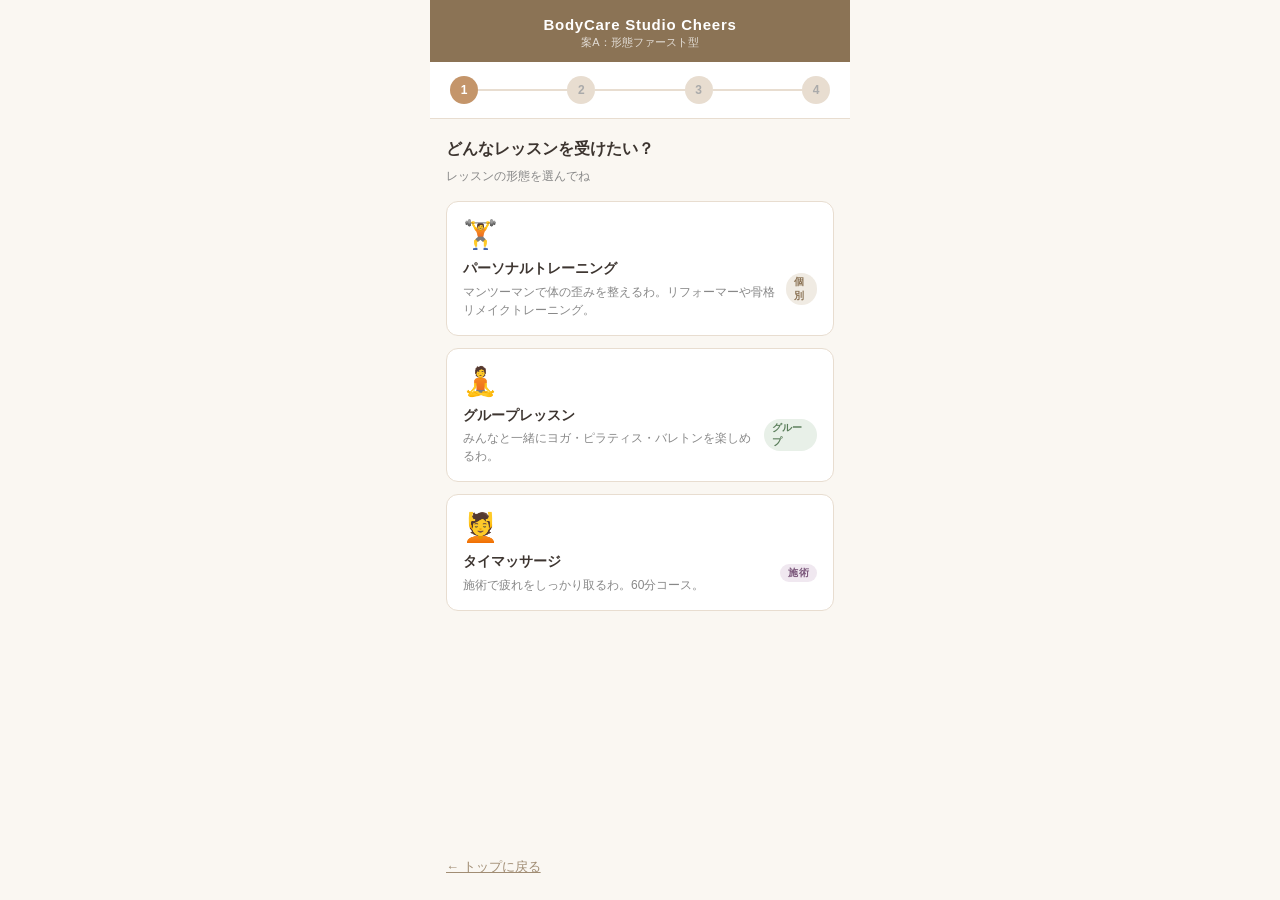
==== plan-a.html @ 17df6237 "feat: 予約フロー UI プロトタイプ 3案を初期実装 案A（形態ファースト）・案B（目的ファースト）・案C（単発/継続ファースト）の 3種類の画面遷移デモを純 HTML+CSS+JS で実装。 " ====
<!DOCTYPE html>
<html lang="ja">
<head>
<meta charset="UTF-8">
<meta name="viewport" content="width=device-width, initial-scale=1.0">
<title>案A：形態ファースト | Cheers 予約</title>
<link rel="stylesheet" href="style.css">
</head>
<body>
<div class="app">
  <!-- Header -->
  <div class="header">
    <h1>BodyCare Studio Cheers</h1>
    <div class="subtitle">案A：形態ファースト型</div>
  </div>

  <!-- Step Indicator -->
  <div class="step-indicator" id="stepBar">
    <div class="step-dot active" id="sd1">1</div>
    <div class="step-line" id="sl1"></div>
    <div class="step-dot" id="sd2">2</div>
    <div class="step-line" id="sl2"></div>
    <div class="step-dot" id="sd3">3</div>
    <div class="step-line" id="sl3"></div>
    <div class="step-dot" id="sd4">4</div>
  </div>

  <!-- ① 形態選択 -->
  <div class="screen active" id="s1">
    <p class="screen-title">どんなレッスンを受けたい？</p>
    <p class="screen-sub">レッスンの形態を選んでね</p>

    <div class="card" onclick="selectType('personal')">
      <span class="card-icon">🏋️</span>
      <div class="card-row">
        <div>
          <div class="card-title">パーソナルトレーニング</div>
          <div class="card-desc">マンツーマンで体の歪みを整えるわ。リフォーマーや骨格リメイクトレーニング。</div>
        </div>
        <span class="tag tag-personal">個別</span>
      </div>
    </div>

    <div class="card" onclick="selectType('group')">
      <span class="card-icon">🧘</span>
      <div class="card-row">
        <div>
          <div class="card-title">グループレッスン</div>
          <div class="card-desc">みんなと一緒にヨガ・ピラティス・バレトンを楽しめるわ。</div>
        </div>
        <span class="tag tag-group">グループ</span>
      </div>
    </div>

    <div class="card" onclick="selectType('massage')">
      <span class="card-icon">💆</span>
      <div class="card-row">
        <div>
          <div class="card-title">タイマッサージ</div>
          <div class="card-desc">施術で疲れをしっかり取るわ。60分コース。</div>
        </div>
        <span class="tag tag-massage">施術</span>
      </div>
    </div>

    <div class="spacer"></div>
    <a href="index.html" class="btn-back">← トップに戻る</a>
  </div>

  <!-- ② メニュー選択（パーソナル） -->
  <div class="screen" id="s2-personal">
    <button class="btn-back" onclick="goTo('s1', 1)">← 戻る</button>
    <p class="screen-title">メニューを選んでね</p>
    <p class="screen-sub">パーソナルトレーニング</p>

    <div class="card" onclick="selectMenu('premium', 'パーソナルプレミアム90分', '9,000円', '8,000円〜')">
      <div class="card-row">
        <div>
          <div class="card-title">プレミアム 90分</div>
          <div class="card-desc">リフォーマー＋骨格リメイク。本格的に体を変えたい方向け。</div>
        </div>
      </div>
      <div class="card-row" style="margin-top:10px;">
        <span class="tag tag-personal">マンツーマン</span>
        <span class="price-badge">9,000円〜</span>
      </div>
    </div>

    <div class="card" onclick="selectMenu('standard', 'パーソナルスタンダード60分', '7,000円', '6,000円〜')">
      <div class="card-row">
        <div>
          <div class="card-title">スタンダード 60分</div>
          <div class="card-desc">骨格リメイクトレーニング。まず試してみたい方にも。</div>
        </div>
      </div>
      <div class="card-row" style="margin-top:10px;">
        <span class="tag tag-personal">マンツーマン</span>
        <span class="price-badge">7,000円〜</span>
      </div>
    </div>
  </div>

  <!-- ② メニュー選択（グループ） -->
  <div class="screen" id="s2-group">
    <button class="btn-back" onclick="goTo('s1', 1)">← 戻る</button>
    <p class="screen-title">プログラムを選んでね</p>
    <p class="screen-sub">グループレッスン（各 2,200円〜）</p>

    <div class="card" onclick="selectMenu('yoga', 'リラックスヨガ', '2,200円', '1,800円〜')">
      <span class="card-icon">🧘</span>
      <div class="card-title">リラックスヨガ</div>
      <div class="card-desc">呼吸と伸びでリラックス。初心者でも大丈夫よ。</div>
      <div class="card-row" style="margin-top:10px;">
        <span class="tag tag-group">グループ</span>
        <span class="price-badge">2,200円〜</span>
      </div>
    </div>

    <div class="card" onclick="selectMenu('pilates', 'オトナピラティス', '2,200円', '1,800円〜')">
      <span class="card-icon">🤸</span>
      <div class="card-title">オトナピラティス</div>
      <div class="card-desc">マットピラティス。体幹を整えたい方に。</div>
      <div class="card-row" style="margin-top:10px;">
        <span class="tag tag-group">グループ</span>
        <span class="price-badge">2,200円〜</span>
      </div>
    </div>

    <div class="card" onclick="selectMenu('barre', 'バレトン', '2,200円', '1,800円〜')">
      <span class="card-icon">💃</span>
      <div class="card-title">バレトン</div>
      <div class="card-desc">バレエ×ピラティス×ヨガの融合。優雅に引き締めるわ。</div>
      <div class="card-row" style="margin-top:10px;">
        <span class="tag tag-group">グループ</span>
        <span class="price-badge">2,200円〜</span>
      </div>
    </div>
  </div>

  <!-- ② マッサージは直接③へ（ここは skipする） -->

  <!-- ③ 単発 or 回数券 -->
  <div class="screen" id="s3">
    <button class="btn-back" onclick="goToStep2Back()">← 戻る</button>
    <p class="screen-title">ご利用方法を選んでね</p>
    <p class="screen-sub" id="s3-menu-name"></p>

    <div class="card" onclick="selectUsage('single')">
      <span class="card-icon">✨</span>
      <div class="card-title">今回1回だけ予約する</div>
      <div class="card-desc">まず体験してみたい方・予定が不定期な方に。当日・クレジット払い対応。</div>
      <div style="margin-top:10px;">
        <span class="price-badge" id="single-price">—</span>
        <span class="price-unit">1回料金</span>
      </div>
    </div>

    <div class="card" id="ticket-card" onclick="selectUsage('ticket')">
      <span class="card-icon">🎟️</span>
      <div class="card-title">回数券を購入して通う</div>
      <div class="card-desc">定期的に通うほどお得になるわ。まとめて購入で1回あたりの料金が下がるの。</div>
      <div style="margin-top:10px;">
        <span class="price-badge" id="ticket-price">—</span>
        <span class="price-unit">1回あたり（最安）</span>
      </div>
    </div>
  </div>

  <!-- ④-A 単発：日時選択（ダミー） -->
  <div class="screen" id="s4-single">
    <button class="btn-back" onclick="goTo('s3', 3)">← 戻る</button>
    <p class="screen-title">日時を選んでね</p>
    <p class="screen-sub">※ デモ画面のため実際の予約はできないわ</p>

    <div class="card" onclick="selectDate('6/28（土）10:00')">
      <div class="card-row">
        <div class="card-title">6/28（土） 10:00〜</div>
        <span class="tag tag-group">○ 空き</span>
      </div>
    </div>
    <div class="card" onclick="selectDate('6/28（土）14:00')">
      <div class="card-row">
        <div class="card-title">6/28（土） 14:00〜</div>
        <span class="tag tag-group">○ 空き</span>
      </div>
    </div>
    <div class="card" onclick="selectDate('6/29（日）11:00')">
      <div class="card-row">
        <div class="card-title">6/29（日） 11:00〜</div>
        <span class="tag tag-group">○ 空き</span>
      </div>
    </div>
    <div class="card" style="opacity:.4; cursor:default;">
      <div class="card-row">
        <div class="card-title">6/30（月） 10:00〜</div>
        <span class="tag" style="background:#f0f0f0;color:#bbb;">× 満席</span>
      </div>
    </div>
  </div>

  <!-- ④-B 回数券：頻度選択 -->
  <div class="screen" id="s4-ticket">
    <button class="btn-back" onclick="goTo('s3', 3)">← 戻る</button>
    <p class="screen-title">月に何回通う？</p>
    <p class="screen-sub" id="s4-ticket-sub"></p>

    <div class="freq-grid" id="freqGrid"></div>
  </div>

  <!-- ⑤ 確定 -->
  <div class="screen" id="s5">
    <button class="btn-back" onclick="goToS4Back()">← 戻る</button>
    <p class="screen-title">内容を確認してね</p>

    <div class="confirm-box">
      <div class="confirm-row">
        <span class="confirm-label">メニュー</span>
        <span class="confirm-value" id="cf-menu">—</span>
      </div>
      <div class="confirm-row">
        <span class="confirm-label">ご利用</span>
        <span class="confirm-value" id="cf-usage">—</span>
      </div>
      <div class="confirm-row">
        <span class="confirm-label">料金</span>
        <span class="confirm-value" id="cf-price">—</span>
      </div>
      <div class="confirm-row" id="cf-date-row">
        <span class="confirm-label">日時</span>
        <span class="confirm-value" id="cf-date">—</span>
      </div>
    </div>

    <div class="notice">※ デモ用のダミー確定画面よ。実際の予約はスタジオの予約サイトから行ってね。</div>

    <button class="btn-primary" onclick="goTo('s6', 5)">予約を確定する</button>
  </div>

  <!-- 完了 -->
  <div class="screen" id="s6" style="justify-content:center; align-items:center; text-align:center; gap:16px;">
    <span class="success-icon">🎉</span>
    <p class="success-title">予約が完了したわ！</p>
    <p class="success-sub">スタジオでお待ちしているわ。<br>当日は動きやすい服装でいらしてね。</p>
    <a href="index.html" class="btn-primary" style="margin-top:16px;">トップに戻る</a>
  </div>
</div>

<script>
const state = { type: '', menuKey: '', menuName: '', singlePrice: '', ticketBestPrice: '', usage: '', date: '', freqName: '', freqPrice: '' }

const TICKET_DATA = {
  premium:  [ {label:'月4回', price:'32,000円', unit:'8,000円/回'}, {label:'月3回', price:'24,900円', unit:'8,300円/回'}, {label:'月2回', price:'17,000円', unit:'8,500円/回'}, {label:'月1回', price:'9,000円', unit:'9,000円/回'} ],
  standard: [ {label:'月4回', price:'24,000円', unit:'6,000円/回'}, {label:'月3回', price:'18,900円', unit:'6,300円/回'}, {label:'月2回', price:'13,000円', unit:'6,500円/回'}, {label:'月1回', price:'7,000円', unit:'7,000円/回'} ],
  yoga:     [ {label:'月5回', price:'9,000円', unit:'1,800円/回'}, {label:'月3回', price:'6,000円', unit:'2,000円/回'}, {label:'月1回', price:'2,200円', unit:'2,200円/回'} ],
  pilates:  [ {label:'月5回', price:'9,000円', unit:'1,800円/回'}, {label:'月3回', price:'6,000円', unit:'2,000円/回'}, {label:'月1回', price:'2,200円', unit:'2,200円/回'} ],
  barre:    [ {label:'月5回', price:'9,000円', unit:'1,800円/回'}, {label:'月3回', price:'6,000円', unit:'2,000円/回'}, {label:'月1回', price:'2,200円', unit:'2,200円/回'} ],
  massage:  [ {label:'1回', price:'6,000円', unit:'6,000円/回'} ],
}

function updateStepBar(active) {
  for (let i = 1; i <= 4; i++) {
    const dot = document.getElementById('sd' + i)
    const line = document.getElementById('sl' + i)
    dot.className = 'step-dot' + (i < active ? ' done' : i === active ? ' active' : '')
    if (line) line.className = 'step-line' + (i < active ? ' done' : '')
  }
}

function goTo(screenId, step) {
  document.querySelectorAll('.screen').forEach(s => s.classList.remove('active'))
  document.getElementById(screenId).classList.add('active')
  updateStepBar(step)
}

function selectType(type) {
  state.type = type
  if (type === 'massage') {
    state.menuKey = 'massage'
    state.menuName = 'タイマッサージ60分'
    state.singlePrice = '6,000円'
    state.ticketBestPrice = '6,000円'
    document.getElementById('s3-menu-name').textContent = 'タイマッサージ60分'
    document.getElementById('single-price').textContent = '6,000円'
    document.getElementById('ticket-price').textContent = '6,000円'
    goTo('s3', 3)
  } else {
    goTo('s2-' + type, 2)
  }
}

function selectMenu(key, name, singlePrice, ticketBestPrice) {
  state.menuKey = key
  state.menuName = name
  state.singlePrice = singlePrice
  state.ticketBestPrice = ticketBestPrice
  document.getElementById('s3-menu-name').textContent = name
  document.getElementById('single-price').textContent = singlePrice
  document.getElementById('ticket-price').textContent = ticketBestPrice + '/回'
  goTo('s3', 3)
}

function goToStep2Back() {
  if (state.type === 'massage') goTo('s1', 1)
  else goTo('s2-' + state.type, 2)
}

function selectUsage(usage) {
  state.usage = usage
  if (usage === 'single') {
    goTo('s4-single', 4)
  } else {
    buildFreqGrid()
    document.getElementById('s4-ticket-sub').textContent = state.menuName + 'の月謝プラン'
    goTo('s4-ticket', 4)
  }
}

function buildFreqGrid() {
  const grid = document.getElementById('freqGrid')
  grid.innerHTML = ''
  const tickets = TICKET_DATA[state.menuKey] || []
  tickets.forEach((t, i) => {
    const el = document.createElement('div')
    el.className = 'card'
    el.style.textAlign = 'center'
    el.innerHTML = `
      ${i === 0 ? '<span class="recommended">お得</span>' : ''}
      <div class="card-title" style="font-size:15px;">${t.label}</div>
      <div class="price-badge" style="margin-top:8px;">${t.price}</div>
      <div class="price-unit">${t.unit}</div>
    `
    el.onclick = () => selectFreq(t.label, t.price)
    grid.appendChild(el)
  })
}

function selectFreq(label, price) {
  state.freqName = label
  state.freqPrice = price
  buildConfirm()
  goTo('s5', 5)
}

function selectDate(date) {
  state.date = date
  buildConfirm()
  goTo('s5', 5)
}

function buildConfirm() {
  document.getElementById('cf-menu').textContent = state.menuName
  if (state.usage === 'single') {
    document.getElementById('cf-usage').textContent = '単発予約'
    document.getElementById('cf-price').textContent = state.singlePrice
    document.getElementById('cf-date').textContent = state.date
    document.getElementById('cf-date-row').style.display = ''
  } else {
    document.getElementById('cf-usage').textContent = '回数券（' + state.freqName + '）'
    document.getElementById('cf-price').textContent = state.freqPrice
    document.getElementById('cf-date-row').style.display = 'none'
  }
}

function goToS4Back() {
  if (state.usage === 'single') goTo('s4-single', 4)
  else goTo('s4-ticket', 4)
}

updateStepBar(1)
</script>
</body>
</html>
---- style.css ----
/* ===== CSS Custom Properties ===== */
:root {
  --bg:       #FAF7F2;
  --primary:  #8B7355;
  --accent:   #C4956A;
  --text:     #3D3530;
  --card-bg:  #FFFFFF;
  --border:   #E8DDD0;
  --done:     #A8C5A0;
  --danger:   #C97B6B;
  --shadow:   0 2px 8px rgba(61,53,48,0.08);
}

/* ===== Reset ===== */
*, *::before, *::after { box-sizing: border-box; margin: 0; padding: 0; }

body {
  font-family: 'Hiragino Sans', 'Noto Sans JP', sans-serif;
  background: var(--bg);
  color: var(--text);
  min-height: 100vh;
}

/* ===== App Shell ===== */
.app {
  max-width: 420px;
  margin: 0 auto;
  min-height: 100vh;
  display: flex;
  flex-direction: column;
  background: var(--bg);
}

/* ===== Header ===== */
.header {
  background: var(--primary);
  color: #fff;
  padding: 16px 20px 12px;
  text-align: center;
}
.header h1 {
  font-size: 15px;
  font-weight: 600;
  letter-spacing: 0.05em;
}
.header .subtitle {
  font-size: 11px;
  opacity: 0.75;
  margin-top: 2px;
}

/* ===== Step Indicator ===== */
.step-indicator {
  display: flex;
  align-items: center;
  padding: 14px 20px;
  background: #fff;
  border-bottom: 1px solid var(--border);
  gap: 0;
}
.step-dot {
  width: 28px;
  height: 28px;
  border-radius: 50%;
  background: var(--border);
  color: #aaa;
  font-size: 12px;
  font-weight: 700;
  display: flex;
  align-items: center;
  justify-content: center;
  flex-shrink: 0;
  transition: background 0.2s, color 0.2s;
}
.step-dot.active {
  background: var(--accent);
  color: #fff;
}
.step-dot.done {
  background: var(--done);
  color: #fff;
}
.step-line {
  flex: 1;
  height: 2px;
  background: var(--border);
  transition: background 0.2s;
}
.step-line.done {
  background: var(--done);
}

/* ===== Screen / Content ===== */
.screen {
  display: none;
  flex-direction: column;
  flex: 1;
  padding: 20px 16px;
  gap: 12px;
  animation: fadeIn 0.2s ease;
}
.screen.active {
  display: flex;
}
@keyframes fadeIn {
  from { opacity: 0; transform: translateY(6px); }
  to   { opacity: 1; transform: translateY(0); }
}

.screen-title {
  font-size: 16px;
  font-weight: 700;
  color: var(--text);
  margin-bottom: 4px;
}
.screen-sub {
  font-size: 12px;
  color: #888;
  margin-top: -8px;
  margin-bottom: 4px;
}

/* ===== Cards ===== */
.card {
  background: var(--card-bg);
  border: 1.5px solid var(--border);
  border-radius: 12px;
  padding: 16px;
  cursor: pointer;
  transition: border-color 0.15s, box-shadow 0.15s, background 0.15s;
  user-select: none;
  -webkit-tap-highlight-color: transparent;
}
.card:hover, .card:active {
  border-color: var(--accent);
  box-shadow: var(--shadow);
}
.card.selected {
  border-color: var(--accent);
  background: #FFF8F2;
}

.card-title {
  font-size: 14px;
  font-weight: 600;
  color: var(--text);
  line-height: 1.4;
}
.card-desc {
  font-size: 12px;
  color: #888;
  margin-top: 4px;
  line-height: 1.5;
}
.card-icon {
  font-size: 28px;
  margin-bottom: 8px;
  display: block;
}
.card-row {
  display: flex;
  justify-content: space-between;
  align-items: center;
  gap: 8px;
}

/* ===== Price Badge ===== */
.price-badge {
  display: inline-block;
  background: var(--bg);
  border: 1px solid var(--border);
  border-radius: 20px;
  padding: 2px 10px;
  font-size: 13px;
  font-weight: 700;
  color: var(--primary);
  white-space: nowrap;
}
.price-unit {
  font-size: 10px;
  color: #aaa;
  margin-top: 2px;
}

/* ===== Tag ===== */
.tag {
  display: inline-block;
  font-size: 10px;
  padding: 2px 8px;
  border-radius: 20px;
  font-weight: 600;
  letter-spacing: 0.03em;
}
.tag-personal  { background: #F0EBE3; color: var(--primary); }
.tag-group     { background: #E8F0E8; color: #5A7D5A; }
.tag-massage   { background: #F0E8F0; color: #7D5A7D; }
.tag-first     { background: #FFF0E0; color: #C4956A; }

/* ===== Buttons ===== */
.btn-primary {
  display: block;
  width: 100%;
  padding: 16px;
  background: var(--accent);
  color: #fff;
  border: none;
  border-radius: 12px;
  font-size: 15px;
  font-weight: 700;
  cursor: pointer;
  text-align: center;
  transition: background 0.15s, transform 0.1s;
  letter-spacing: 0.05em;
}
.btn-primary:hover  { background: #b5834f; }
.btn-primary:active { transform: scale(0.98); }
.btn-primary:disabled {
  background: var(--border);
  color: #aaa;
  cursor: default;
}

.btn-back {
  display: inline-flex;
  align-items: center;
  gap: 4px;
  background: none;
  border: none;
  color: var(--primary);
  font-size: 13px;
  cursor: pointer;
  padding: 4px 0;
  opacity: 0.8;
}
.btn-back:hover { opacity: 1; }

/* ===== Confirm Box ===== */
.confirm-box {
  background: #fff;
  border: 1.5px solid var(--border);
  border-radius: 12px;
  padding: 16px;
}
.confirm-row {
  display: flex;
  justify-content: space-between;
  padding: 8px 0;
  font-size: 13px;
  border-bottom: 1px solid var(--border);
}
.confirm-row:last-child { border-bottom: none; }
.confirm-label { color: #888; }
.confirm-value { font-weight: 600; color: var(--text); text-align: right; }

/* ===== Notice ===== */
.notice {
  background: #FFF8F2;
  border: 1px solid var(--border);
  border-radius: 8px;
  padding: 12px 14px;
  font-size: 12px;
  color: #888;
  line-height: 1.6;
}

/* ===== Success ===== */
.success-icon {
  font-size: 52px;
  text-align: center;
  display: block;
  margin: 8px 0;
}
.success-title {
  font-size: 18px;
  font-weight: 700;
  text-align: center;
  color: var(--primary);
}
.success-sub {
  font-size: 13px;
  text-align: center;
  color: #888;
  line-height: 1.6;
}

/* ===== Index Page ===== */
.plan-card {
  background: var(--card-bg);
  border: 1.5px solid var(--border);
  border-radius: 14px;
  padding: 20px;
  text-decoration: none;
  color: var(--text);
  display: block;
  transition: border-color 0.15s, box-shadow 0.15s;
}
.plan-card:hover {
  border-color: var(--accent);
  box-shadow: var(--shadow);
}
.plan-card .plan-label {
  font-size: 11px;
  font-weight: 700;
  letter-spacing: 0.08em;
  color: var(--accent);
  margin-bottom: 6px;
}
.plan-card .plan-title {
  font-size: 16px;
  font-weight: 700;
  margin-bottom: 6px;
}
.plan-card .plan-flow {
  font-size: 12px;
  color: #888;
  line-height: 1.6;
}
.plan-card .plan-arrow {
  text-align: right;
  font-size: 18px;
  color: var(--accent);
  margin-top: 8px;
}

/* ===== Spacer ===== */
.spacer { flex: 1; }

/* ===== Frequency Grid ===== */
.freq-grid {
  display: grid;
  grid-template-columns: 1fr 1fr;
  gap: 10px;
}

/* ===== Recommended Badge ===== */
.recommended {
  font-size: 10px;
  font-weight: 700;
  background: var(--accent);
  color: #fff;
  padding: 2px 8px;
  border-radius: 20px;
  margin-left: 6px;
  vertical-align: middle;
}
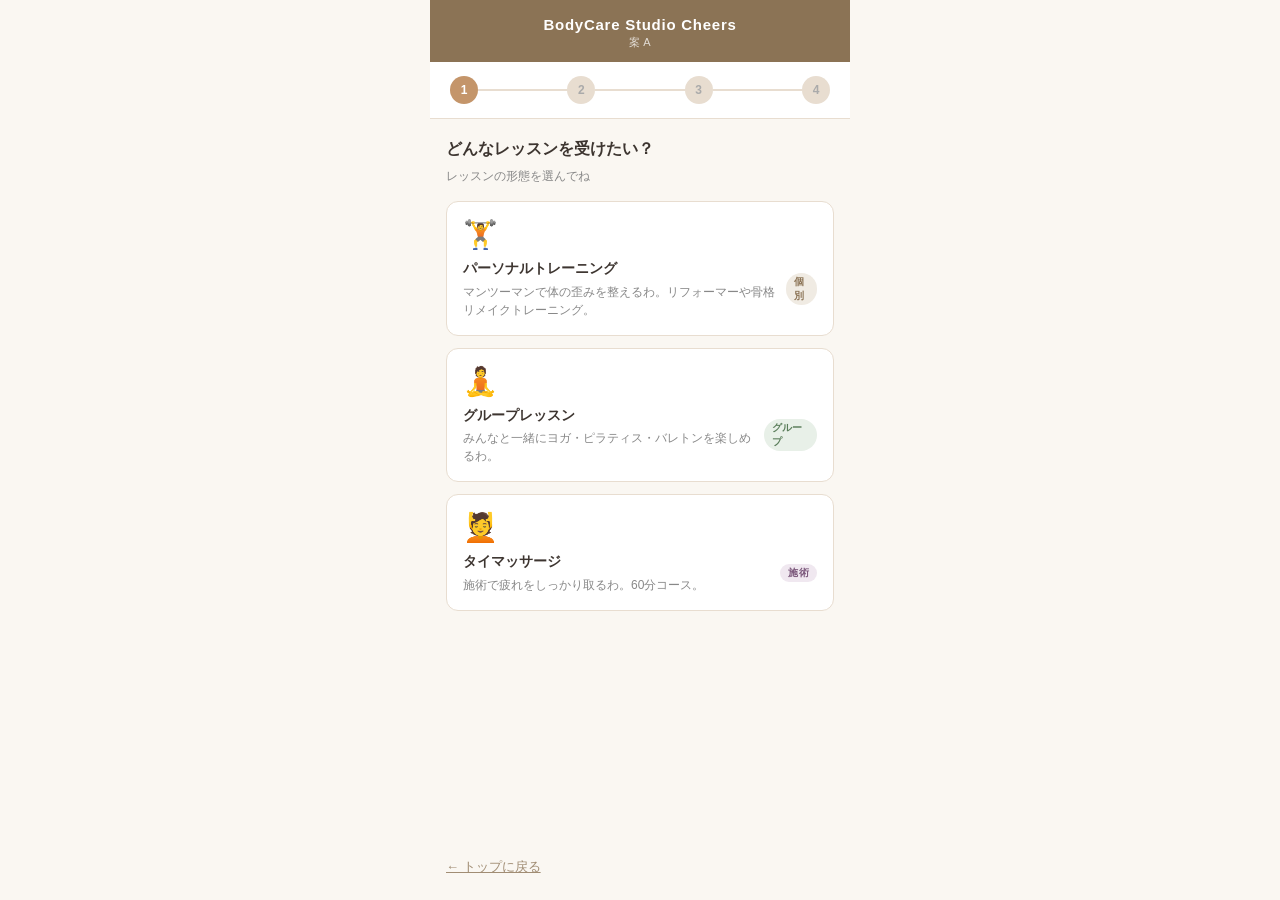
==== commit 8334f120: "feat: indexカードをシンプル化、確定ボタンをstores.jpへの動線に変更 - index.html: 案A/B/Cのカードから説明文を削除しラベルのみに - plan-a/b/c: ヘッ" ====
--- a/plan-a.html
+++ b/plan-a.html
@@ -11,7 +11,7 @@
   <!-- Header -->
   <div class="header">
     <h1>BodyCare Studio Cheers</h1>
-    <div class="subtitle">案A：形態ファースト型</div>
+    <div class="subtitle">案 A</div>
   </div>
 
   <!-- Step Indicator -->
@@ -231,22 +231,41 @@
       </div>
     </div>
 
-    <div class="notice">※ デモ用のダミー確定画面よ。実際の予約はスタジオの予約サイトから行ってね。</div>
-
-    <button class="btn-primary" onclick="goTo('s6', 5)">予約を確定する</button>
-  </div>
-
-  <!-- 完了 -->
-  <div class="screen" id="s6" style="justify-content:center; align-items:center; text-align:center; gap:16px;">
-    <span class="success-icon">🎉</span>
-    <p class="success-title">予約が完了したわ！</p>
-    <p class="success-sub">スタジオでお待ちしているわ。<br>当日は動きやすい服装でいらしてね。</p>
-    <a href="index.html" class="btn-primary" style="margin-top:16px;">トップに戻る</a>
+    <button class="btn-primary" onclick="goToStore()">この内容で予約する（予約ページへ）</button>
   </div>
 </div>
 
 <script>
 const state = { type: '', menuKey: '', menuName: '', singlePrice: '', ticketBestPrice: '', usage: '', date: '', freqName: '', freqPrice: '' }
+
+const BASE_RESERVE = 'https://bodycarestudiocheers.stores.jp/reserve/f3275c5ca86ccd75c033/'
+const BASE_PRODUCT = 'https://bodycarestudiocheers.stores.jp/products/'
+const SINGLE_URLS = {
+  premium:  BASE_RESERVE + '2707637',
+  standard: BASE_RESERVE + '1346461',
+  yoga:     BASE_RESERVE + '3222074',
+  pilates:  BASE_RESERVE + '4973648',
+  barre:    BASE_RESERVE + '4390043',
+  massage:  BASE_RESERVE + '3804065',
+}
+const TICKET_IDS = {
+  premium:  { '月4回': '446017', '月3回': '336649', '月2回': '373376', '月1回': '571645' },
+  standard: { '月4回': '419793', '月3回': '104664', '月2回': '114412', '月1回': '305451' },
+  yoga:     { '月5回': '130071', '月3回': '526487', '月1回': '569661' },
+  pilates:  { '月5回': '130071', '月3回': '526487', '月1回': '569661' },
+  barre:    { '月5回': '130071', '月3回': '526487', '月1回': '569661' },
+  massage:  { '1回': '393994' },
+}
+function goToStore() {
+  let url
+  if (state.usage === 'single') {
+    url = SINGLE_URLS[state.menuKey]
+  } else {
+    const id = (TICKET_IDS[state.menuKey] || {})[state.freqName]
+    url = id ? BASE_PRODUCT + id : null
+  }
+  if (url) window.open(url, '_blank')
+}
 
 const TICKET_DATA = {
   premium:  [ {label:'月4回', price:'32,000円', unit:'8,000円/回'}, {label:'月3回', price:'24,900円', unit:'8,300円/回'}, {label:'月2回', price:'17,000円', unit:'8,500円/回'}, {label:'月1回', price:'9,000円', unit:'9,000円/回'} ],
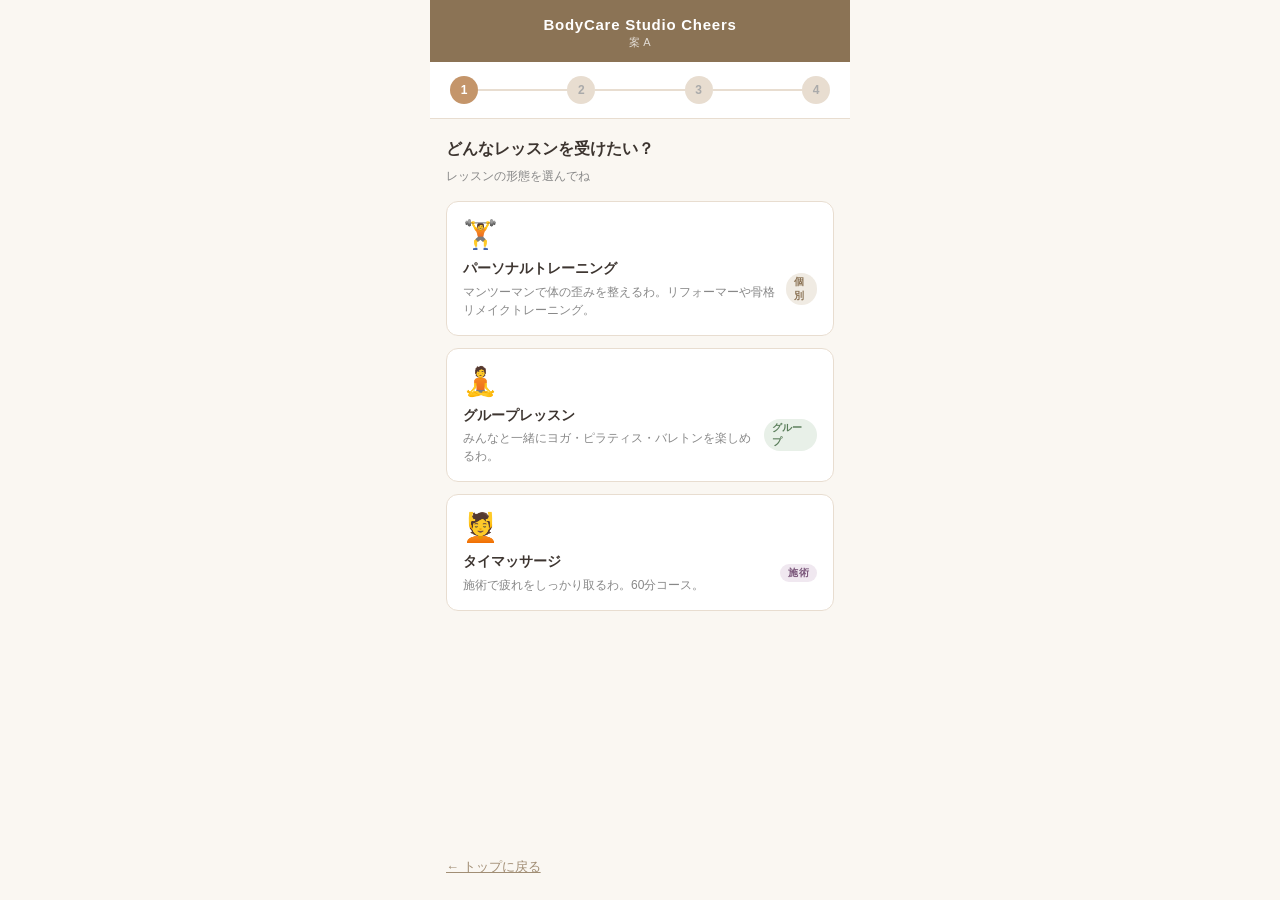
==== commit 1071f372: "fix: reserve URLに#pageContentを追加、URLテストページを追加 - plan-a/b/c: 全reserve URLに#pageContentフラグメントを追加 - pla" ====
--- a/plan-a.html
+++ b/plan-a.html
@@ -240,13 +240,14 @@
 
 const BASE_RESERVE = 'https://bodycarestudiocheers.stores.jp/reserve/f3275c5ca86ccd75c033/'
 const BASE_PRODUCT = 'https://bodycarestudiocheers.stores.jp/products/'
+const HASH = '#pageContent'
 const SINGLE_URLS = {
-  premium:  BASE_RESERVE + '2707637',
-  standard: BASE_RESERVE + '1346461',
-  yoga:     BASE_RESERVE + '3222074',
-  pilates:  BASE_RESERVE + '4973648',
-  barre:    BASE_RESERVE + '4390043',
-  massage:  BASE_RESERVE + '3804065',
+  premium:  BASE_RESERVE + '2707637' + HASH,
+  standard: BASE_RESERVE + '1346461' + HASH,
+  yoga:     BASE_RESERVE + '3222074' + HASH,
+  pilates:  BASE_RESERVE + '4973648' + HASH,
+  barre:    BASE_RESERVE + '4390043' + HASH,
+  massage:  BASE_RESERVE + '3804065' + HASH,
 }
 const TICKET_IDS = {
   premium:  { '月4回': '446017', '月3回': '336649', '月2回': '373376', '月1回': '571645' },
@@ -262,7 +263,7 @@
     url = SINGLE_URLS[state.menuKey]
   } else {
     const id = (TICKET_IDS[state.menuKey] || {})[state.freqName]
-    url = id ? BASE_PRODUCT + id : null
+    url = id ? BASE_PRODUCT + id + HASH : null
   }
   if (url) window.open(url, '_blank')
 }
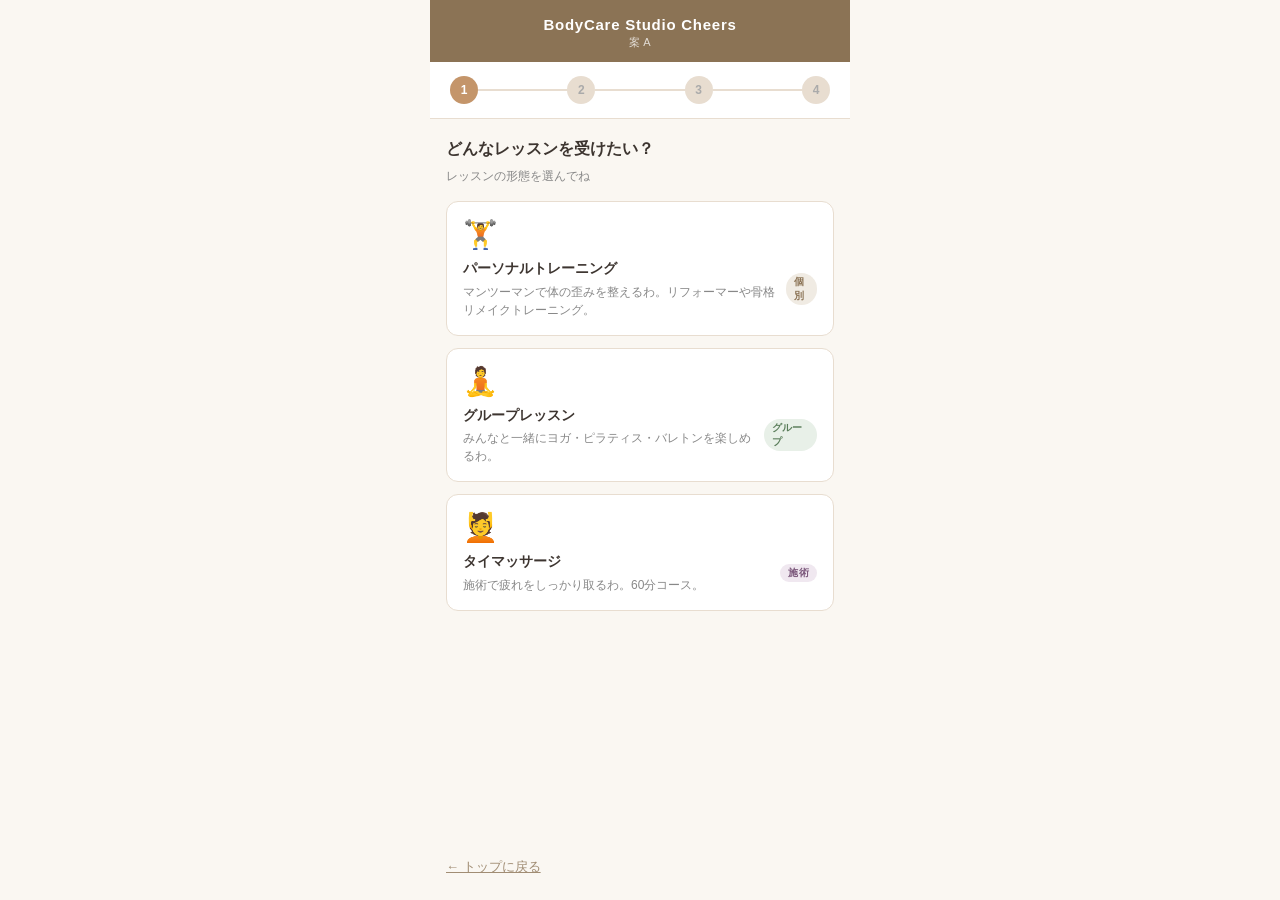
==== commit 9456f44f: "fix: 回数券URLのベースパスをreserve配下に修正 /products/ → /reserve/f3275c5ca86ccd75c033/products/ に変更。 stores.jpの月" ====
--- a/plan-a.html
+++ b/plan-a.html
@@ -239,7 +239,7 @@
 const state = { type: '', menuKey: '', menuName: '', singlePrice: '', ticketBestPrice: '', usage: '', date: '', freqName: '', freqPrice: '' }
 
 const BASE_RESERVE = 'https://bodycarestudiocheers.stores.jp/reserve/f3275c5ca86ccd75c033/'
-const BASE_PRODUCT = 'https://bodycarestudiocheers.stores.jp/products/'
+const BASE_PRODUCT = 'https://bodycarestudiocheers.stores.jp/reserve/f3275c5ca86ccd75c033/products/'
 const HASH = '#pageContent'
 const SINGLE_URLS = {
   premium:  BASE_RESERVE + '2707637' + HASH,
